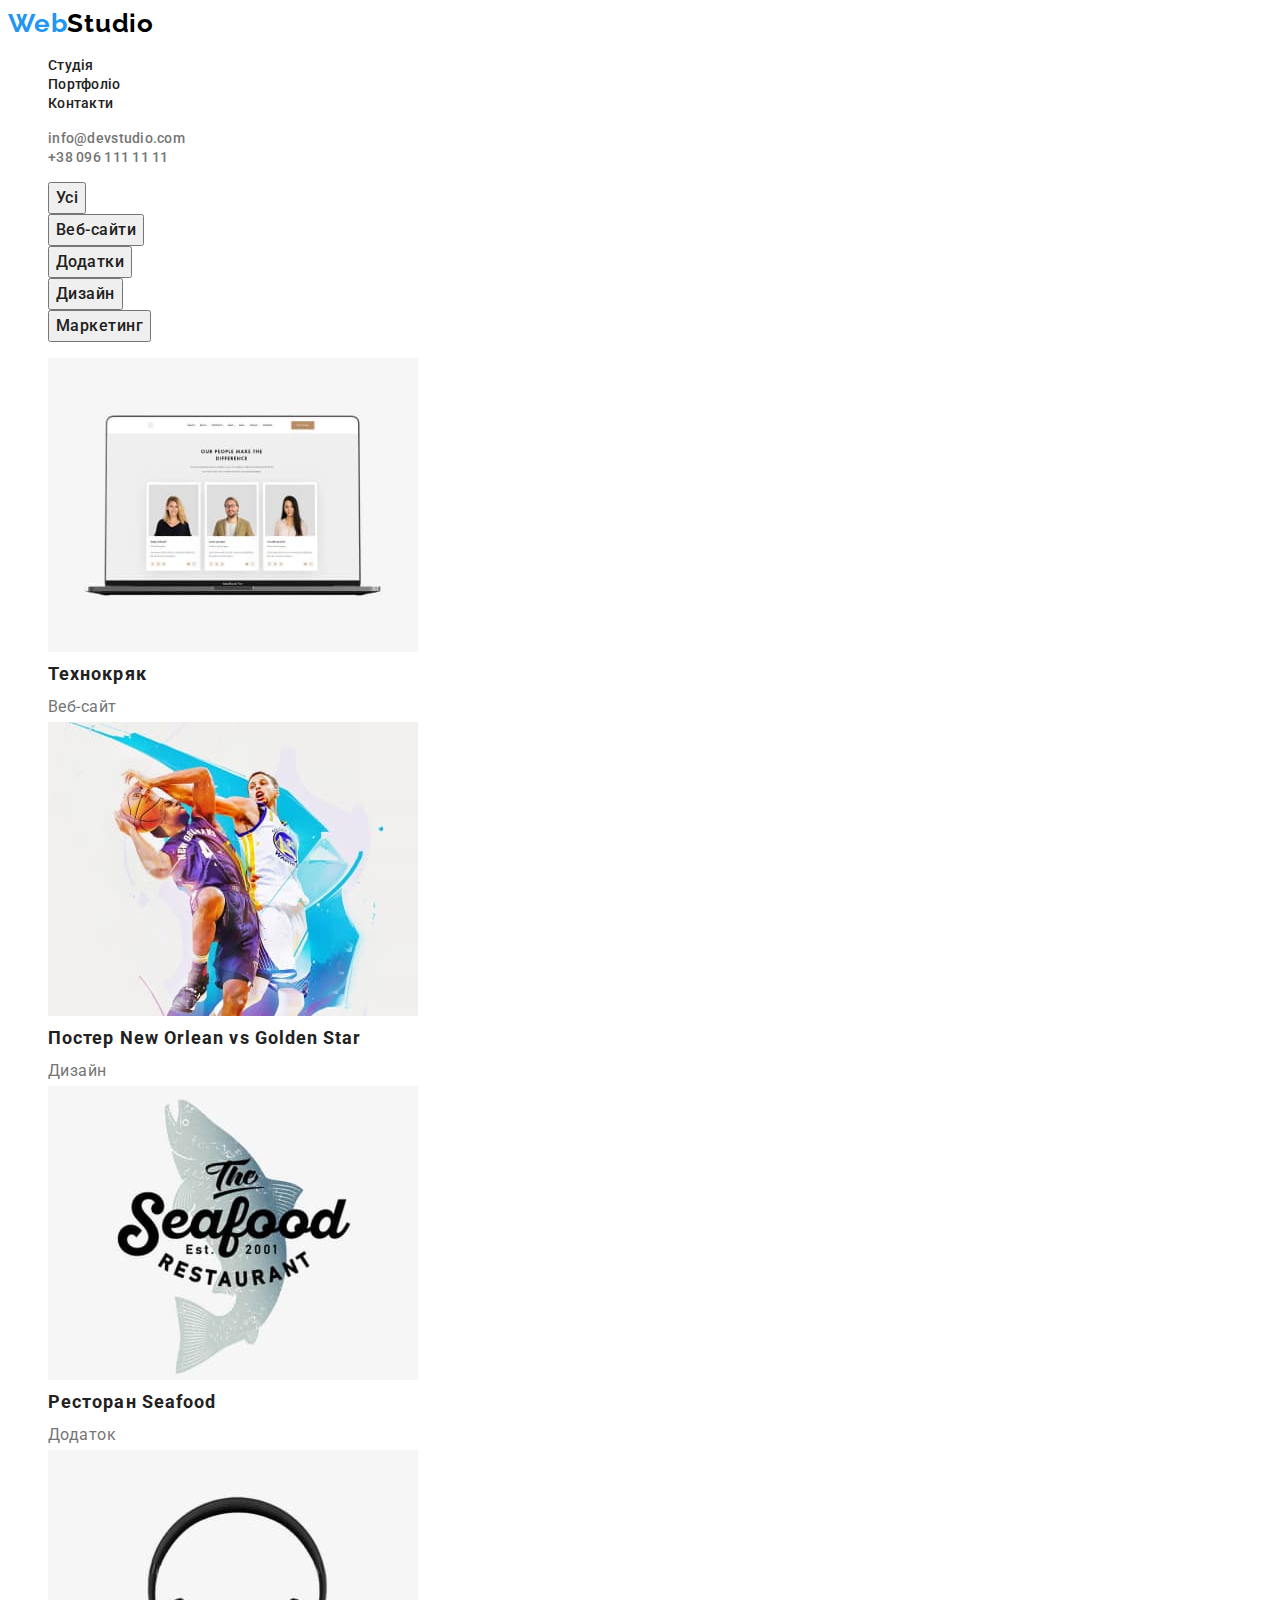
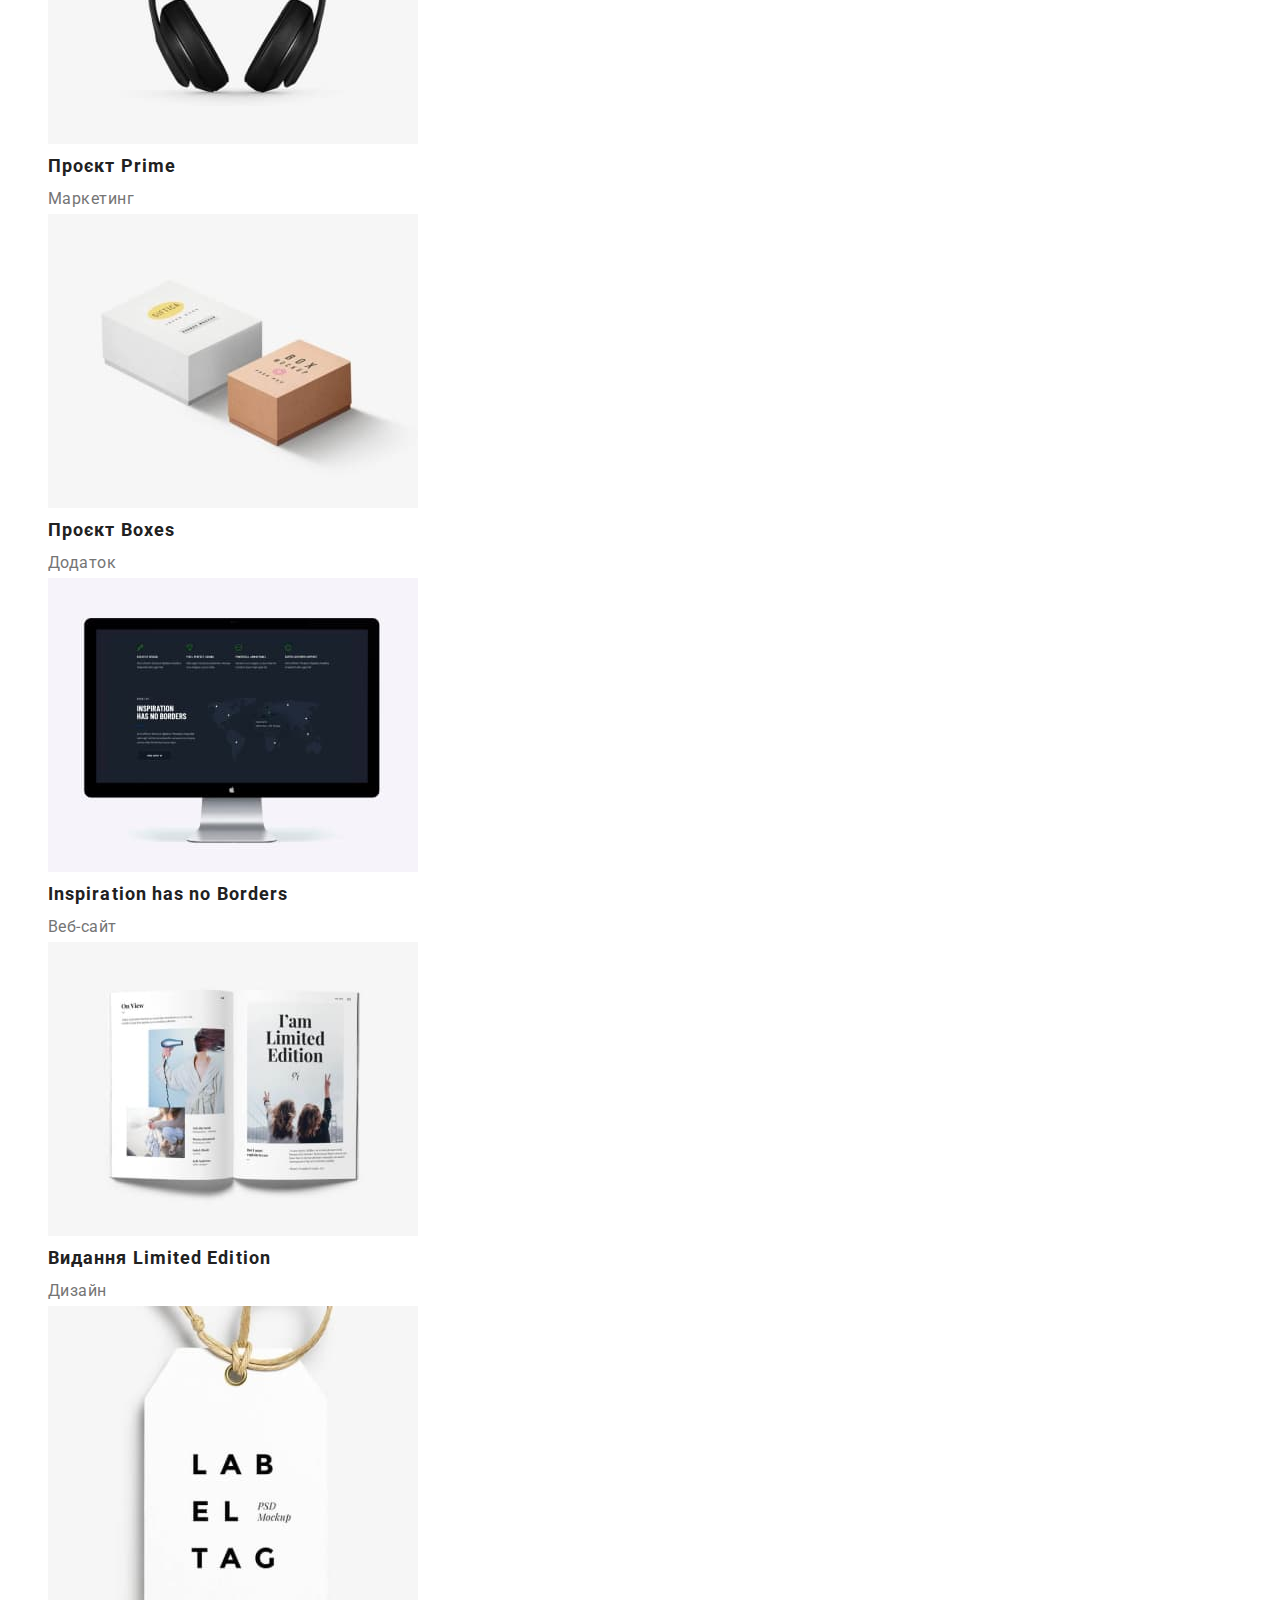
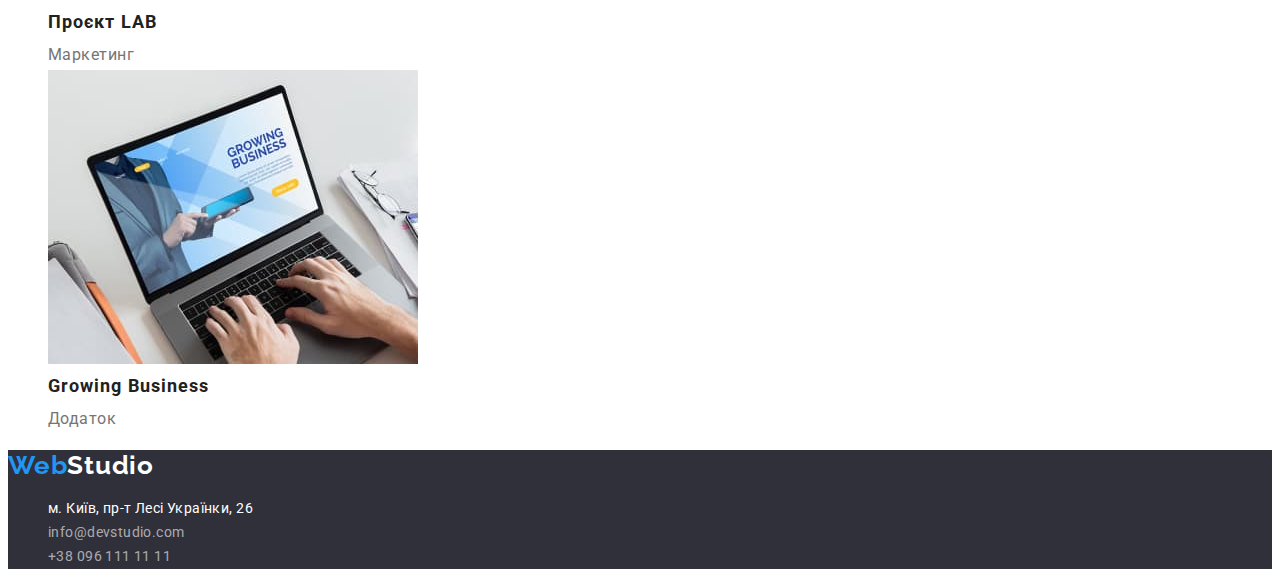
==== portfolio.html @ 14b36b4b "старт 3 дз" ====
<!DOCTYPE html>
<html lang="uk-ua">
<head>
    <meta charset="UTF-8">
    <meta http-equiv="X-UA-Compatible" content="IE=edge">
    <meta name="viewport" content="width=device-width, initial-scale=1.0">
    <title>Web Studio</title>
    <link rel="preconnect" href="https://fonts.googleapis.com">
    <link rel="preconnect" href="https://fonts.gstatic.com" crossorigin>
    <link href="https://fonts.googleapis.com/css2?family=Raleway:wght@700&family=Roboto:wght@400;500;700;900&display=swap"
        rel="stylesheet">
    <link rel="stylesheet" href="https://cdnjs.cloudflare.com/ajax/libs/modern-normalize/1.1.0/modern-normalize.min.css"
        integrity="sha512-wpPYUAdjBVSE4KJnH1VR1HeZfpl1ub8YT/NKx4PuQ5NmX2tKuGu6U/JRp5y+Y8XG2tV+wKQpNHVUX03MfMFn9Q=="
        crossorigin="anonymous" referrerpolicy="no-referrer" />
    <link rel="stylesheet" href="./css/styles.css">
</head>
<body>
    <header class="header">
        <nav>
            <a class="logo" href="./index.html">
                <span class="logo-span">Web</span>Studio
            </a>
            <ul class="header-list list">
                <li class="header-item"><a class="header-link link" href="./index.html">Студія</a></li>
                <li class="header-item"><a class="header-link link" href="./portfolio.html">Портфоліо</a></li>
                <li class="header-item"><a class="header-link link" href="">Контакти</a></li>
            </ul>
        </nav>
        <ul class="header-contacts list">
            <li class="contacts-item"><a class="contacts-mail" href="mailto:info@devstudio.com">info@devstudio.com</a></li>
            <li class="contacts-item"><a class="contacts-tel" href="tel:+380961111111">+38 096 111 11 11</a></li>
        </ul>
    </header>
    <main class="main">
        <ul class="main-list list">
            <li class="main-item"><button class="main-btn" type="button">Усі</button></li>
            <li class="main-item"><button class="main-btn" type="button">Веб-сайти</button></li>
            <li class="main-item"><button class="main-btn" type="button">Додатки</button></li>
            <li class="main-item"><button class="main-btn" type="button">Дизайн</button></li>
            <li class="main-item"><button class="main-btn" type="button">Маркетинг</button></li>
        </ul>

        <!--section-project-->
        <section class="project">
            <ul class="project-list list">
                <li class="project-link">
                    <img class="project-picture"
                        src="./images/project-1.jpg" 
                        alt="макет веб-сайта"
                        width="370"
                        height="294"
                    >
                    <h3 class="project-title">Технокряк</h3>
                    <p class="project-text">Веб-сайт</p>
                </li>
                <li class="project-link">
                    <img class="project-picture"
                        src="./images/project-2.jpg" 
                        alt="макет дизайна"
                        width="370"
                        height="294"
                    >
                    <h3 class="project-title">Постер <span lang="en">New Orlean vs Golden Star</span></h3>
                    <p class="project-text">Дизайн</p>
                </li>
                <li class="project-link">
                    <img class="project-picture"
                        src="./images/project-3.jpg" 
                        alt="макет приложения"
                        width="370"
                        height="294"
                    >
                    <h3 class="project-title">Ресторан <span lang="en">Seafood</span></h3>
                    <p class="project-text">Додаток</p>
                </li>
                <li class="project-link">
                    <img class="project-picture"
                        src="./images/project-4.jpg" 
                        alt="фото наушників"
                        width="370"
                        height="294"
                    >
                    <h3 class="project-title">Проєкт <span lang="en">Prime</span></h3>
                    <p class="project-text">Маркетинг</p>
                </li>
                <li class="project-link">
                    <img class="project-picture"
                        src="./images/project-5.jpg" 
                        alt="две коробки"
                        width="370"
                        height="294"
                    >
                    <h3 class="project-title">Проєкт <span lang="en">Boxes</span></h3>
                    <p class="project-text">Додаток</p>
                </li>
                <li class="project-link">
                    <img class="project-picture"
                        src="./images/project-6.jpg" 
                        alt="экран с примером веб-сайта"
                        width="370"
                        height="294"
                    >
                    <h3 class="project-title" lang="en">Inspiration has no Borders</h3>
                    <p class="project-text">Веб-сайт</p>
                </li>
                <li class="project-link">
                    <img class="project-picture"
                        src="./images/project-7.jpg" 
                        alt="развернутая книга"
                        width="370"
                        height="294"
                    >
                    <h3 class="project-title">Видання <span lang="en">Limited Edition</span></h3>
                    <p class="project-text">Дизайн</p>
                </li>
                <li class="project-link">
                    <img class="project-picture"
                        src="./images/project-8.jpg" 
                        alt="лейб"
                        width="370"
                        height="294"
                    >
                    <h3 class="project-title">Проєкт <span lang="en">LAB</span></h3>
                    <p class="project-text">Маркетинг</p>
                </li>
                <li class="project-link">
                    <img class="project-picture"
                        src="./images/project-9.jpg" 
                        alt=""
                        width="370"
                        height="294"
                    >
                    <h3 class="project-title" lang="en">Growing Business</h3>
                    <p class="project-text">Додаток</p>
                </li>
            </ul>
        </section>
    </main>
    <footer class="footer">
        <a class="footer-logo" href="./index.html">
            <span class="logo-span">Web</span>Studio
        </a>
        <address class="footer-address">
            <ul class="address-list list">
                <li class="address-item"><a class="footer-geo" href="https://goo.gl/maps/ojrVNZB9v67EMsMR8">м. Київ, пр-т
                        Лесі Українки, 26</a></li>
                <li class="address-item"><a class="footer-mail" href="mailto:info@devstudio.com">info@devstudio.com</a></li>
                <li class="address-item"><a class="footer-tel" href="tel:+380961111111">+38 096 111 11 11</a></li>
            </ul>
        </address>
    </footer>
</body>

</html>
---- css/styles.css ----
:root {
  --color-title: #212121;
}

p,
h1,
h2,
h3,
h4,
h5,
h6 {
  margin: 0;
}

body {
  font-family: 'Roboto', sans-serif;
  color: #757575;
}

/* ----------------HEADER-------------------- */

.logo {
  font-family: 'Raleway', sans-serif;
  text-decoration: none;
  font-style: normal;
  font-weight: 700;
  font-size: 26px;
  line-height: 31px;
  letter-spacing: 0.03em;
  color: #000000;
}

.logo-span {
  color: #2196f3;
}

.header-list {
}

.list {
  list-style: none;
}

.header-item {
}

.header-link {
  font-weight: 500;
  line-height: 1.14;
  font-size: 14px;
  color: #212121;
  letter-spacing: 0.02em;
}

.header-link:hover,
.header-link:focus {
  color: #2196f3;
}

.link {
  text-decoration: none;
}

.header-contacts {
}

.contacts-item {
}

.contacts-mail {
  text-decoration: none;
  font-style: normal;
  font-weight: 500;
  line-height: 1.14;
  letter-spacing: 0.02em;
  font-size: 14px;
  color: #757575;
}

.contacts-mail:hover,
.contacts-mail:focus {
  color: #2196f3;
}

.contacts-tel {
  text-decoration: none;
  font-style: normal;
  font-size: 14px;
  line-height: 1.14;
  letter-spacing: 0.02em;
  color: #757575;
  font-weight: 500;
}

.contacts-tel:hover,
.contacts-tel:focus {
  color: #2196f3;
}

/* ------------HERO------------------- */

.hero {
  background-color: #2f303a;
}

.hero-title {
  font-weight: 900;
  line-height: 1.36;
  text-align: center;
  letter-spacing: 0.06em;
  text-transform: uppercase;
  color: #ffffff;
  font-size: 44px;
}

.hero-btn {
  cursor: pointer;
  background-color: #2196f3;
  font-family: inherit;
  font-weight: 700;
  font-size: 16px;
  line-height: 1.88;
  display: flex;
  align-items: center;
  text-align: center;
  letter-spacing: 0.06em;
  color: #ffffff;
}

/* ------SECTION 1---------- */

.features {
}

.features-list {
}

.features-item {
}

.features-title {
  font-size: 14px;
  line-height: 1.14;
  letter-spacing: 0.03em;
  text-transform: uppercase;
  color: var(--color-title);
}

.features-text {
  font-size: 14px;
  line-height: 1.71;
  letter-spacing: 0.03em;
}

/* -------SECTION 2--------- */

.works-title {
  font-size: 36px;
  line-height: 42px;
  text-align: center;
  letter-spacing: 0.03em;
  color: var(--color-title);
}

.works-list {
}

.works-item {
}

/* ----------SECTION 3----------- */

.team {
}

.team-title {
  font-weight: 700;
  font-size: 36px;
  line-height: 1.17;
  text-align: center;
  letter-spacing: 0.03em;
  color: var(--color-title);
}

.team-list {
}

.team-item {
}

.team-people {
  font-weight: 500;
  font-size: 16px;
  line-height: 1.19;
  text-align: center;
  letter-spacing: 0.03em;
  color: var(--color-title);
}

.team-text {
  font-size: 16px;
  line-height: 1.19;
  text-align: center;
  letter-spacing: 0.03em;
}

/* ---------FOOTER---------- */

.footer {
  background-color: #2f303a;
}

.footer-logo {
  text-decoration: none;
  font-family: 'Raleway', sans-serif;
  font-style: normal;
  font-weight: 700;
  font-size: 26px;
  line-height: 1.19;
  letter-spacing: 0.03em;
  color: #ffffff;
}

.footer-address {
}

.address-list {
}

.address-item {
}

.footer-geo {
  text-decoration: none;
  font-style: normal;
  font-weight: 400;
  font-size: 14px;
  line-height: 1.71;
  letter-spacing: 0.03em;
  color: #ffffff;
}

.footer-mail,
.footer-tel {
  text-decoration: none;
  font-style: normal;
  font-weight: 400;
  font-size: 14px;
  line-height: 1.71;
  letter-spacing: 0.03em;
  color: rgba(255, 255, 255, 0.6);
}

/* --------------------------PORTFOLIO--------------------------------- */

.main-list {
}

.main-item {
}

.main-btn {
  cursor: pointer;
  font-family: inherit;
  font-weight: 500;
  line-height: 1.62;
  text-align: center;
  letter-spacing: 0.03em;
  color: #212121;
  font-size: 16px;
}

.main-btn:hover,
.main-btn:focus {
  color: #ffffff;
}

.project {
}

.project-list {
}

.project-link {
}

.project-picture {
}

.project-title {
  line-height: 2;
  letter-spacing: 0.06em;
  color: var(--color-title);
  font-size: 18px;
}

.project-text {
  line-height: 1.88;
  letter-spacing: 0.03em;
  font-size: 16px;
}
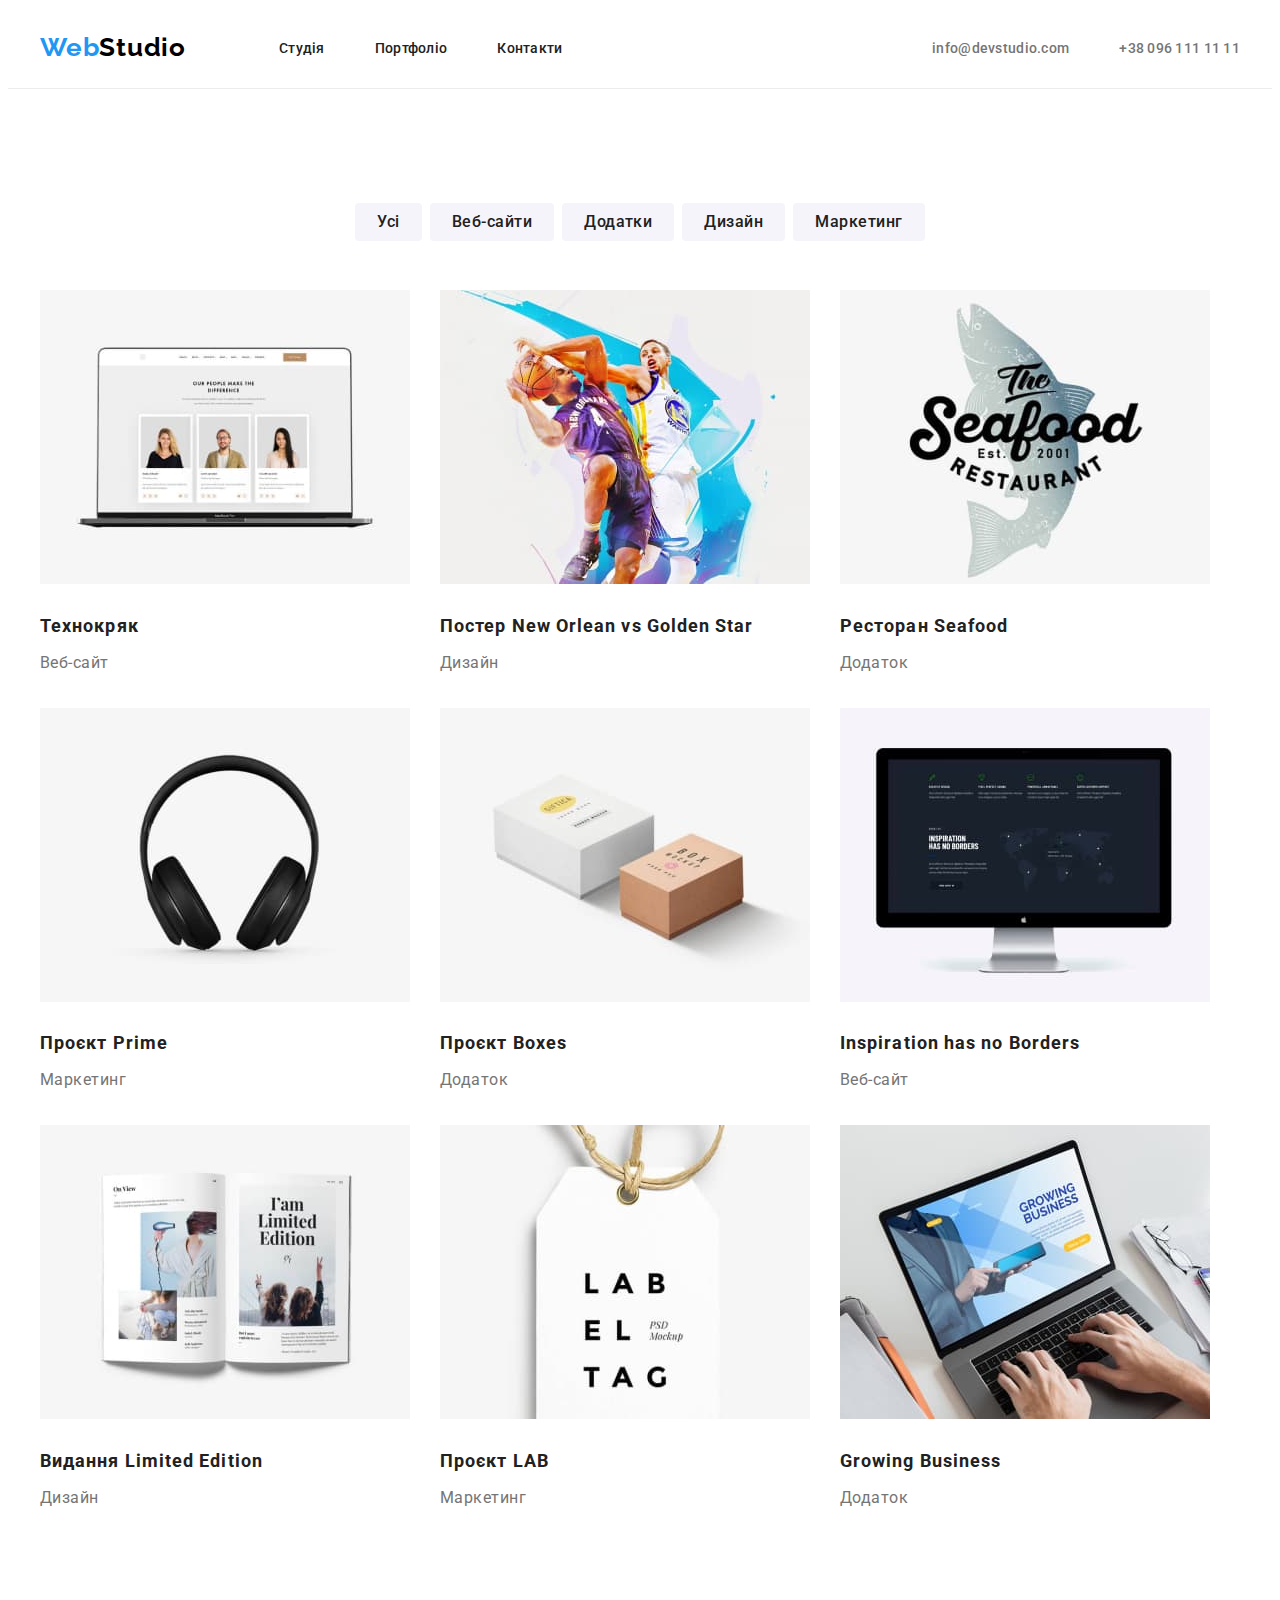
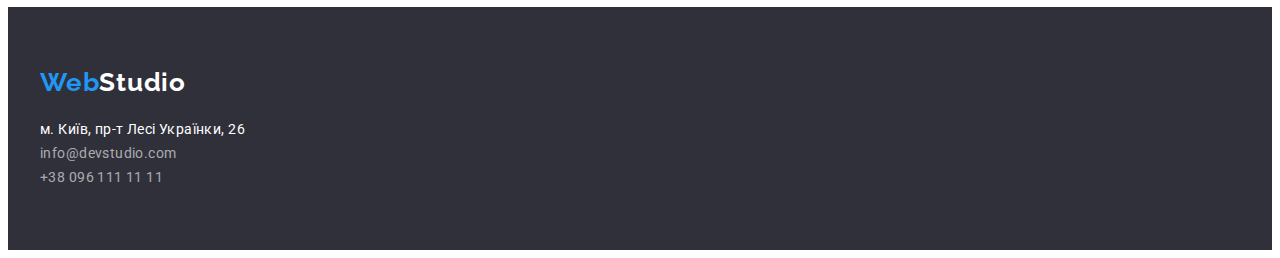
==== commit ebf7fc8d: "Здача HW 3" ====
--- a/portfolio.html
+++ b/portfolio.html
@@ -16,138 +16,146 @@
 </head>
 <body>
     <header class="header">
-        <nav>
-            <a class="logo" href="./index.html">
-                <span class="logo-span">Web</span>Studio
-            </a>
-            <ul class="header-list list">
-                <li class="header-item"><a class="header-link link" href="./index.html">Студія</a></li>
-                <li class="header-item"><a class="header-link link" href="./portfolio.html">Портфоліо</a></li>
-                <li class="header-item"><a class="header-link link" href="">Контакти</a></li>
+        <div class="container header-container">
+            <nav class="header-navigation">
+                <a class="logo" href="./index.html">
+                    <span class="logo-span">Web</span>Studio
+                </a>
+                <ul class="header-list list">
+                    <li class="header-item"><a class="header-link link" href="./index.html">Студія</a></li>
+                    <li class="header-item"><a class="header-link link" href="./portfolio.html">Портфоліо</a></li>
+                    <li class="header-item"><a class="header-link link" href="">Контакти</a></li>
+                </ul>
+            </nav>
+            <ul class="header-contacts list">
+                <li class="contacts-item"><a class="contacts-mail" href="mailto:info@devstudio.com">info@devstudio.com</a>
+                </li>
+                <li class="contacts-item"><a class="contacts-tel" href="tel:+380961111111">+38 096 111 11 11</a></li>
             </ul>
-        </nav>
-        <ul class="header-contacts list">
-            <li class="contacts-item"><a class="contacts-mail" href="mailto:info@devstudio.com">info@devstudio.com</a></li>
-            <li class="contacts-item"><a class="contacts-tel" href="tel:+380961111111">+38 096 111 11 11</a></li>
-        </ul>
+        </div>
     </header>
     <main class="main">
-        <ul class="main-list list">
-            <li class="main-item"><button class="main-btn" type="button">Усі</button></li>
-            <li class="main-item"><button class="main-btn" type="button">Веб-сайти</button></li>
-            <li class="main-item"><button class="main-btn" type="button">Додатки</button></li>
-            <li class="main-item"><button class="main-btn" type="button">Дизайн</button></li>
-            <li class="main-item"><button class="main-btn" type="button">Маркетинг</button></li>
-        </ul>
-
+        <div class="container">
+            <ul class="main-list list">
+                <li class="main-item"><button class="main-btn" type="button">Усі</button></li>
+                <li class="main-item"><button class="main-btn" type="button">Веб-сайти</button></li>
+                <li class="main-item"><button class="main-btn" type="button">Додатки</button></li>
+                <li class="main-item"><button class="main-btn" type="button">Дизайн</button></li>
+                <li class="main-item"><button class="main-btn" type="button">Маркетинг</button></li>
+            </ul>
+        </div>
         <!--section-project-->
         <section class="project">
-            <ul class="project-list list">
-                <li class="project-link">
-                    <img class="project-picture"
-                        src="./images/project-1.jpg" 
-                        alt="макет веб-сайта"
-                        width="370"
-                        height="294"
-                    >
-                    <h3 class="project-title">Технокряк</h3>
-                    <p class="project-text">Веб-сайт</p>
-                </li>
-                <li class="project-link">
-                    <img class="project-picture"
-                        src="./images/project-2.jpg" 
-                        alt="макет дизайна"
-                        width="370"
-                        height="294"
-                    >
-                    <h3 class="project-title">Постер <span lang="en">New Orlean vs Golden Star</span></h3>
-                    <p class="project-text">Дизайн</p>
-                </li>
-                <li class="project-link">
-                    <img class="project-picture"
-                        src="./images/project-3.jpg" 
-                        alt="макет приложения"
-                        width="370"
-                        height="294"
-                    >
-                    <h3 class="project-title">Ресторан <span lang="en">Seafood</span></h3>
-                    <p class="project-text">Додаток</p>
-                </li>
-                <li class="project-link">
-                    <img class="project-picture"
-                        src="./images/project-4.jpg" 
-                        alt="фото наушників"
-                        width="370"
-                        height="294"
-                    >
-                    <h3 class="project-title">Проєкт <span lang="en">Prime</span></h3>
-                    <p class="project-text">Маркетинг</p>
-                </li>
-                <li class="project-link">
-                    <img class="project-picture"
-                        src="./images/project-5.jpg" 
-                        alt="две коробки"
-                        width="370"
-                        height="294"
-                    >
-                    <h3 class="project-title">Проєкт <span lang="en">Boxes</span></h3>
-                    <p class="project-text">Додаток</p>
-                </li>
-                <li class="project-link">
-                    <img class="project-picture"
-                        src="./images/project-6.jpg" 
-                        alt="экран с примером веб-сайта"
-                        width="370"
-                        height="294"
-                    >
-                    <h3 class="project-title" lang="en">Inspiration has no Borders</h3>
-                    <p class="project-text">Веб-сайт</p>
-                </li>
-                <li class="project-link">
-                    <img class="project-picture"
-                        src="./images/project-7.jpg" 
-                        alt="развернутая книга"
-                        width="370"
-                        height="294"
-                    >
-                    <h3 class="project-title">Видання <span lang="en">Limited Edition</span></h3>
-                    <p class="project-text">Дизайн</p>
-                </li>
-                <li class="project-link">
-                    <img class="project-picture"
-                        src="./images/project-8.jpg" 
-                        alt="лейб"
-                        width="370"
-                        height="294"
-                    >
-                    <h3 class="project-title">Проєкт <span lang="en">LAB</span></h3>
-                    <p class="project-text">Маркетинг</p>
-                </li>
-                <li class="project-link">
-                    <img class="project-picture"
-                        src="./images/project-9.jpg" 
-                        alt=""
-                        width="370"
-                        height="294"
-                    >
-                    <h3 class="project-title" lang="en">Growing Business</h3>
-                    <p class="project-text">Додаток</p>
-                </li>
-            </ul>
+            <div class="container">
+                <ul class="project-list list project-wrap">
+                    <li class="project-link">
+                        <img class="project-picture"
+                            src="./images/project-1.jpg" 
+                            alt="макет веб-сайта"
+                            width="370"
+                            height="294"
+                        >
+                        <h3 class="project-title">Технокряк</h3>
+                        <p class="project-text">Веб-сайт</p>
+                    </li>
+                    <li class="project-link">
+                        <img class="project-picture"
+                            src="./images/project-2.jpg" 
+                            alt="макет дизайна"
+                            width="370"
+                            height="294"
+                        >
+                        <h3 class="project-title">Постер <span lang="en">New Orlean vs Golden Star</span></h3>
+                        <p class="project-text">Дизайн</p>
+                    </li>
+                    <li class="project-link">
+                        <img class="project-picture"
+                            src="./images/project-3.jpg" 
+                            alt="макет приложения"
+                            width="370"
+                            height="294"
+                        >
+                        <h3 class="project-title">Ресторан <span lang="en">Seafood</span></h3>
+                        <p class="project-text">Додаток</p>
+                    </li>
+                    <li class="project-link">
+                        <img class="project-picture"
+                            src="./images/project-4.jpg" 
+                            alt="фото наушників"
+                            width="370"
+                            height="294"
+                        >
+                        <h3 class="project-title">Проєкт <span lang="en">Prime</span></h3>
+                        <p class="project-text">Маркетинг</p>
+                    </li>
+                    <li class="project-link">
+                        <img class="project-picture"
+                            src="./images/project-5.jpg" 
+                            alt="две коробки"
+                            width="370"
+                            height="294"
+                        >
+                        <h3 class="project-title">Проєкт <span lang="en">Boxes</span></h3>
+                        <p class="project-text">Додаток</p>
+                    </li>
+                    <li class="project-link">
+                        <img class="project-picture"
+                            src="./images/project-6.jpg" 
+                            alt="экран с примером веб-сайта"
+                            width="370"
+                            height="294"
+                        >
+                        <h3 class="project-title" lang="en">Inspiration has no Borders</h3>
+                        <p class="project-text">Веб-сайт</p>
+                    </li>
+                    <li class="project-link">
+                        <img class="project-picture"
+                            src="./images/project-7.jpg" 
+                            alt="развернутая книга"
+                            width="370"
+                            height="294"
+                        >
+                        <h3 class="project-title">Видання <span lang="en">Limited Edition</span></h3>
+                        <p class="project-text">Дизайн</p>
+                    </li>
+                    <li class="project-link">
+                        <img class="project-picture"
+                            src="./images/project-8.jpg" 
+                            alt="лейб"
+                            width="370"
+                            height="294"
+                        >
+                        <h3 class="project-title">Проєкт <span lang="en">LAB</span></h3>
+                        <p class="project-text">Маркетинг</p>
+                    </li>
+                    <li class="project-link">
+                        <img class="project-picture"
+                            src="./images/project-9.jpg" 
+                            alt=""
+                            width="370"
+                            height="294"
+                        >
+                        <h3 class="project-title" lang="en">Growing Business</h3>
+                        <p class="project-text">Додаток</p>
+                    </li>
+                </ul>
+            </div>
         </section>
     </main>
     <footer class="footer">
-        <a class="footer-logo" href="./index.html">
-            <span class="logo-span">Web</span>Studio
-        </a>
-        <address class="footer-address">
-            <ul class="address-list list">
-                <li class="address-item"><a class="footer-geo" href="https://goo.gl/maps/ojrVNZB9v67EMsMR8">м. Київ, пр-т
-                        Лесі Українки, 26</a></li>
-                <li class="address-item"><a class="footer-mail" href="mailto:info@devstudio.com">info@devstudio.com</a></li>
-                <li class="address-item"><a class="footer-tel" href="tel:+380961111111">+38 096 111 11 11</a></li>
-            </ul>
-        </address>
+        <div class="container">
+            <a class="footer-logo" href="./index.html">
+                <span class="logo-span">Web</span>Studio
+            </a>
+            <address class="footer-address">
+                <ul class="address-list list">
+                    <li class="address-item"><a class="footer-geo" href="https://goo.gl/maps/ojrVNZB9v67EMsMR8">м. Київ, пр-т
+                            Лесі Українки, 26</a></li>
+                    <li class="address-item"><a class="footer-mail" href="mailto:info@devstudio.com">info@devstudio.com</a></li>
+                    <li class="address-item"><a class="footer-tel" href="tel:+380961111111">+38 096 111 11 11</a></li>
+                </ul>
+            </address>
+        </div>
     </footer>
 </body>
 
--- a/css/styles.css
+++ b/css/styles.css
@@ -12,12 +12,40 @@
   margin: 0;
 }
 
+ul {
+  margin: 0;
+  padding-left: 0;
+}
+
 body {
   font-family: 'Roboto', sans-serif;
   color: #757575;
 }
 
+.container {
+  width: 1200px;
+  padding-left: 15px;
+  padding-right: 15px;
+  margin: 0 auto;
+}
+
 /* ----------------HEADER-------------------- */
+
+.header {
+  padding-top: 24px;
+  padding-bottom: 25px;
+  border-bottom: 1px solid #ECECEC;
+}
+
+.header-container{
+  display: flex;
+  align-items: center;
+}
+
+.header-navigation {
+  display: flex;
+  align-items: center;
+}
 
 .logo {
   font-family: 'Raleway', sans-serif;
@@ -28,6 +56,7 @@
   line-height: 31px;
   letter-spacing: 0.03em;
   color: #000000;
+  margin-right: 93px;
 }
 
 .logo-span {
@@ -35,6 +64,9 @@
 }
 
 .header-list {
+  display: flex;
+  align-items: center;
+  gap: 50px;
 }
 
 .list {
@@ -62,6 +94,10 @@
 }
 
 .header-contacts {
+  display: flex;
+  align-items: center;
+  margin-left: auto;
+  gap: 50px;
 }
 
 .contacts-item {
@@ -101,6 +137,9 @@
 
 .hero {
   background-color: #2f303a;
+  width: 1600px;
+  height: 600px;
+  padding: 200px 0px;
 }
 
 .hero-title {
@@ -111,6 +150,8 @@
   text-transform: uppercase;
   color: #ffffff;
   font-size: 44px;
+  max-width: 696px;
+  margin: 0 auto;
 }
 
 .hero-btn {
@@ -120,14 +161,29 @@
   font-weight: 700;
   font-size: 16px;
   line-height: 1.88;
-  display: flex;
-  align-items: center;
   text-align: center;
   letter-spacing: 0.06em;
   color: #ffffff;
+  padding: 10px 32px;
+  box-shadow: 0px 4px 4px rgba(0, 0, 0, 0.15);
+  border: 0px;
+  border-radius: 4px;
+  display: block;
+  margin: 30px auto;
 }
 
 /* ------SECTION 1---------- */
+
+.section {
+  padding: 94px 0px;
+}
+
+.sections-flex {
+  display: flex;
+  align-items: center;
+  justify-content: center;
+  gap: 30px;
+}
 
 .features {
 }
@@ -163,6 +219,7 @@
 }
 
 .works-list {
+  margin-top: 50px;
 }
 
 .works-item {
@@ -183,6 +240,7 @@
 }
 
 .team-list {
+  margin-top: 50px;
 }
 
 .team-item {
@@ -195,6 +253,7 @@
   text-align: center;
   letter-spacing: 0.03em;
   color: var(--color-title);
+  margin-top: 30px;
 }
 
 .team-text {
@@ -202,12 +261,14 @@
   line-height: 1.19;
   text-align: center;
   letter-spacing: 0.03em;
+  margin-top: 10px;
 }
 
 /* ---------FOOTER---------- */
 
 .footer {
   background-color: #2f303a;
+  padding: 60px 0px;
 }
 
 .footer-logo {
@@ -222,6 +283,7 @@
 }
 
 .footer-address {
+  margin-top: 20px;
 }
 
 .address-list {
@@ -253,7 +315,18 @@
 
 /* --------------------------PORTFOLIO--------------------------------- */
 
+.project-wrap {
+  display: flex;
+  flex-wrap: wrap;
+  gap: 30px;
+}
+
 .main-list {
+  padding-top: 114px;
+  display: flex;
+  align-items: center;
+  justify-content: center;
+  gap: 8px;
 }
 
 .main-item {
@@ -267,21 +340,30 @@
   text-align: center;
   letter-spacing: 0.03em;
   color: #212121;
-  font-size: 16px;
+  border: 0px;
+  border-radius: 4px;
+  background-color: #F5F4FA;
+  font-size: 16px;
+  padding: 5.91px 22px;
+
 }
 
 .main-btn:hover,
 .main-btn:focus {
   color: #ffffff;
+  background-color: #2196F3;
 }
 
 .project {
+  padding-top: 49.26px;
+  padding-bottom: 94px;
 }
 
 .project-list {
 }
 
 .project-link {
+  width: calc((100%-60px) / 3);
 }
 
 .project-picture {
@@ -292,10 +374,12 @@
   letter-spacing: 0.06em;
   color: var(--color-title);
   font-size: 18px;
+  margin-top: 19.71px;
 }
 
 .project-text {
   line-height: 1.88;
   letter-spacing: 0.03em;
   font-size: 16px;
-}
+  margin-top: 3.94px;
+}
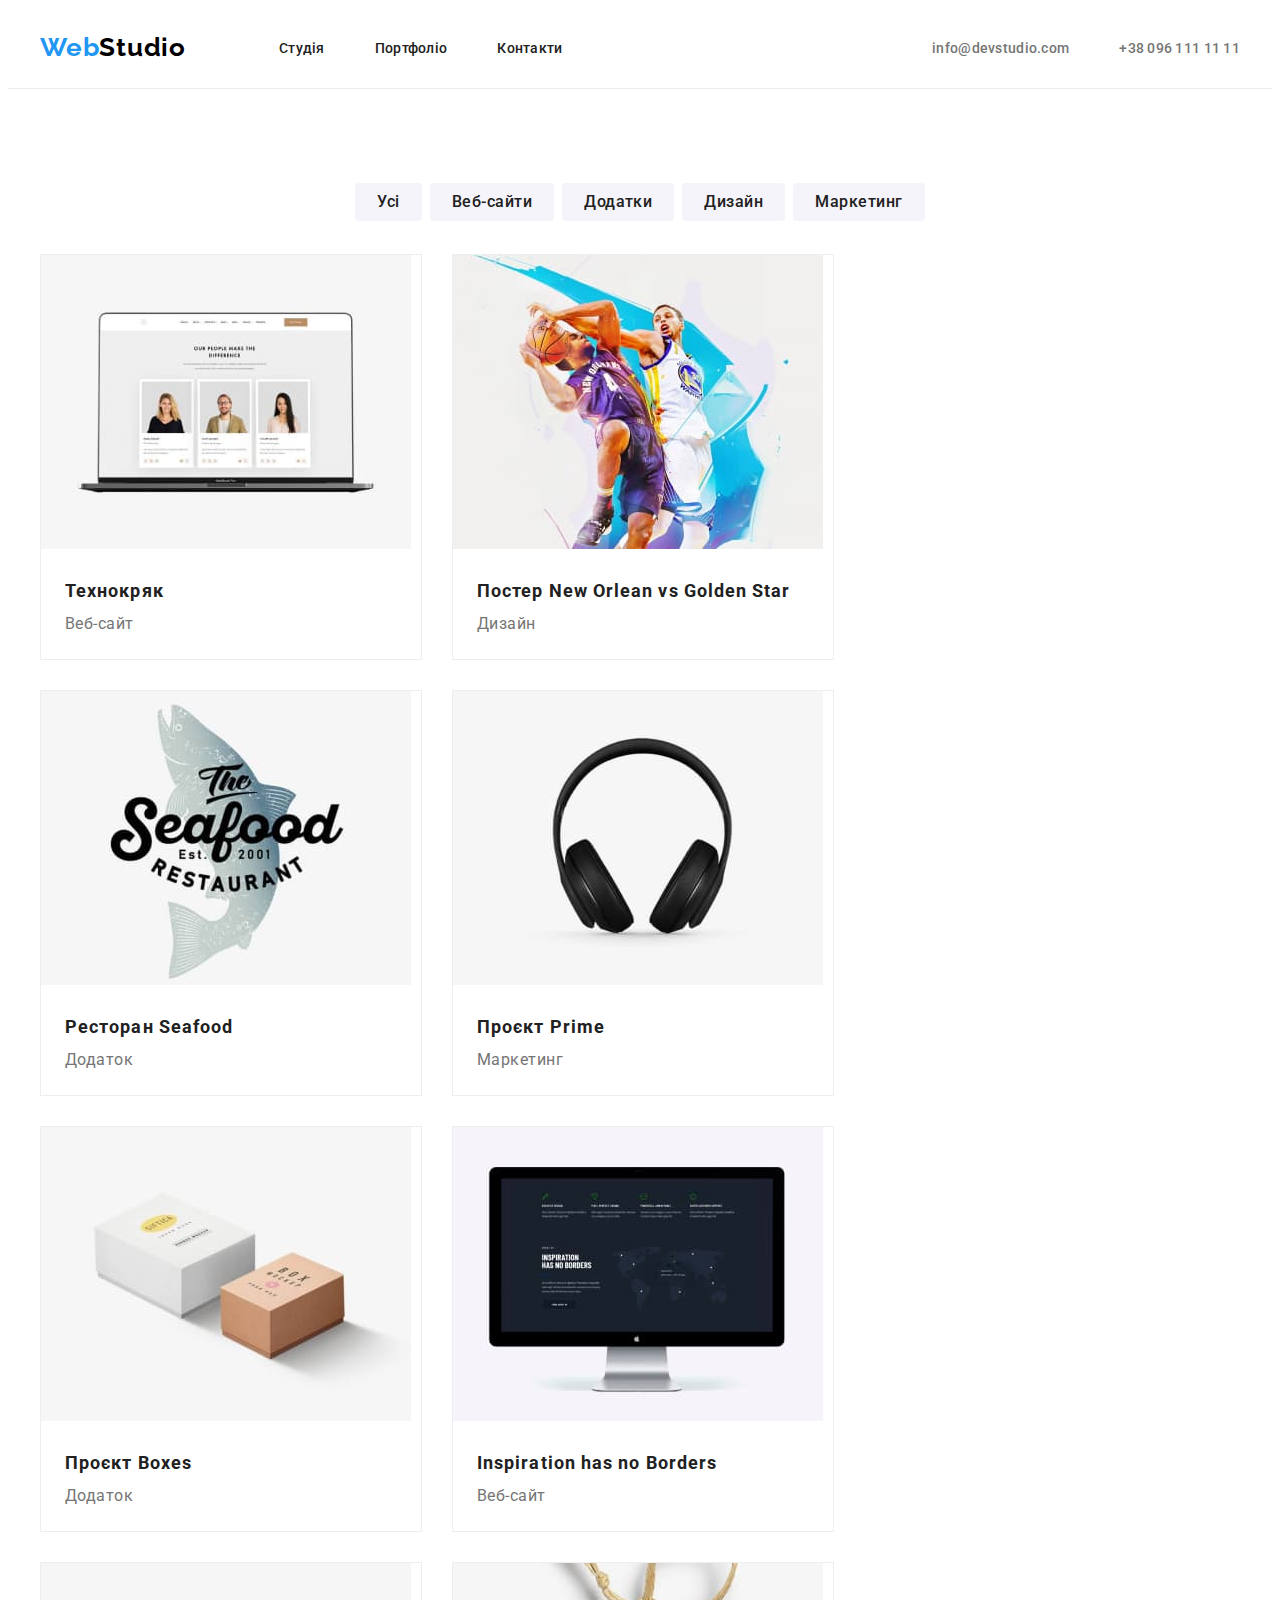
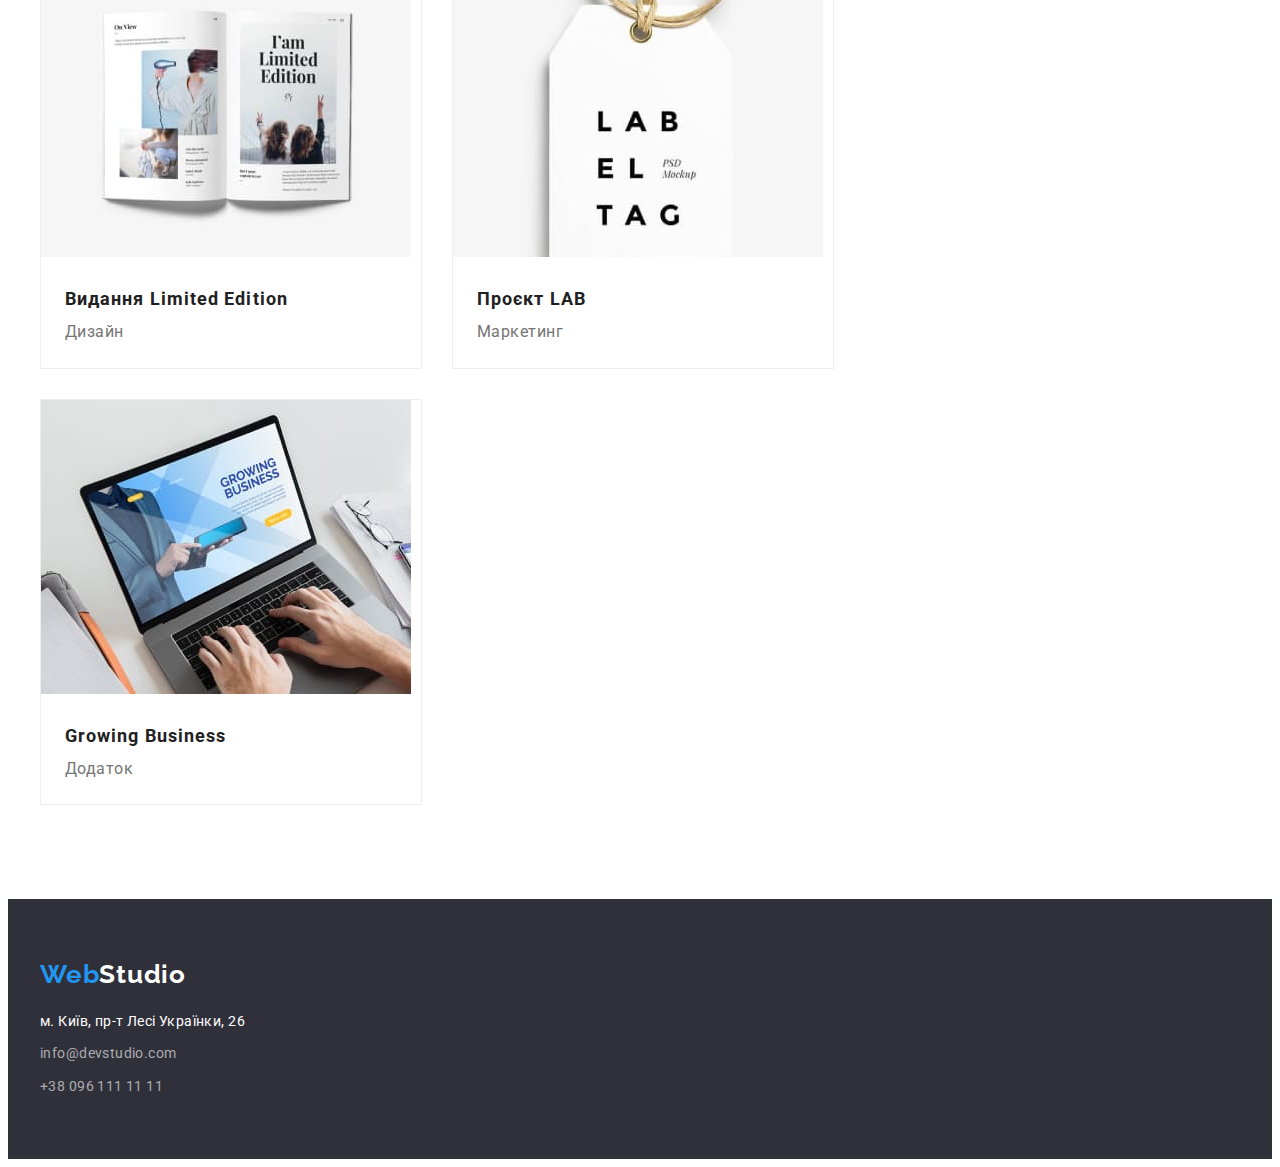
==== commit 338f04c9: "доопрацювання ДЗ" ====
--- a/portfolio.html
+++ b/portfolio.html
@@ -1,162 +1,286 @@
 <!DOCTYPE html>
 <html lang="uk-ua">
-<head>
-    <meta charset="UTF-8">
-    <meta http-equiv="X-UA-Compatible" content="IE=edge">
-    <meta name="viewport" content="width=device-width, initial-scale=1.0">
+  <head>
+    <meta charset="UTF-8" />
+    <meta http-equiv="X-UA-Compatible" content="IE=edge" />
+    <meta
+      name="viewport"
+      content="width=device-width, initial-scale=1.0"
+    />
     <title>Web Studio</title>
-    <link rel="preconnect" href="https://fonts.googleapis.com">
-    <link rel="preconnect" href="https://fonts.gstatic.com" crossorigin>
-    <link href="https://fonts.googleapis.com/css2?family=Raleway:wght@700&family=Roboto:wght@400;500;700;900&display=swap"
-        rel="stylesheet">
-    <link rel="stylesheet" href="https://cdnjs.cloudflare.com/ajax/libs/modern-normalize/1.1.0/modern-normalize.min.css"
-        integrity="sha512-wpPYUAdjBVSE4KJnH1VR1HeZfpl1ub8YT/NKx4PuQ5NmX2tKuGu6U/JRp5y+Y8XG2tV+wKQpNHVUX03MfMFn9Q=="
-        crossorigin="anonymous" referrerpolicy="no-referrer" />
-    <link rel="stylesheet" href="./css/styles.css">
-</head>
-<body>
+    <link
+      rel="preconnect"
+      href="https://fonts.googleapis.com"
+    />
+    <link
+      rel="preconnect"
+      href="https://fonts.gstatic.com"
+      crossorigin
+    />
+    <link
+      href="https://fonts.googleapis.com/css2?family=Raleway:wght@700&family=Roboto:wght@400;500;700;900&display=swap"
+      rel="stylesheet"
+    />
+    <link
+      rel="stylesheet"
+      href="https://cdnjs.cloudflare.com/ajax/libs/modern-normalize/1.1.0/modern-normalize.min.css"
+      integrity="sha512-wpPYUAdjBVSE4KJnH1VR1HeZfpl1ub8YT/NKx4PuQ5NmX2tKuGu6U/JRp5y+Y8XG2tV+wKQpNHVUX03MfMFn9Q=="
+      crossorigin="anonymous"
+      referrerpolicy="no-referrer"
+    />
+    <link rel="stylesheet" href="./css/styles.css" />
+  </head>
+  <body>
     <header class="header">
-        <div class="container header-container">
-            <nav class="header-navigation">
-                <a class="logo" href="./index.html">
-                    <span class="logo-span">Web</span>Studio
-                </a>
-                <ul class="header-list list">
-                    <li class="header-item"><a class="header-link link" href="./index.html">Студія</a></li>
-                    <li class="header-item"><a class="header-link link" href="./portfolio.html">Портфоліо</a></li>
-                    <li class="header-item"><a class="header-link link" href="">Контакти</a></li>
-                </ul>
-            </nav>
-            <ul class="header-contacts list">
-                <li class="contacts-item"><a class="contacts-mail" href="mailto:info@devstudio.com">info@devstudio.com</a>
-                </li>
-                <li class="contacts-item"><a class="contacts-tel" href="tel:+380961111111">+38 096 111 11 11</a></li>
-            </ul>
-        </div>
+      <div class="container header-container">
+        <nav class="header-navigation">
+          <a class="logo" href="./index.html">
+            <span class="logo-span">Web</span>Studio
+          </a>
+          <ul class="header-list list">
+            <li class="header-item">
+              <a
+                class="header-link link"
+                href="./index.html"
+                >Студія</a
+              >
+            </li>
+            <li class="header-item">
+              <a
+                class="header-link link"
+                href="./portfolio.html"
+                >Портфоліо</a
+              >
+            </li>
+            <li class="header-item">
+              <a class="header-link link" href=""
+                >Контакти</a
+              >
+            </li>
+          </ul>
+        </nav>
+        <ul class="header-contacts list">
+          <li class="contacts-item">
+            <a
+              class="contacts-mail"
+              href="mailto:info@devstudio.com"
+              >info@devstudio.com</a
+            >
+          </li>
+          <li class="contacts-item">
+            <a class="contacts-tel" href="tel:+380961111111"
+              >+38 096 111 11 11</a
+            >
+          </li>
+        </ul>
+      </div>
     </header>
     <main class="main">
+      <section class="project-main">
         <div class="container">
-            <ul class="main-list list">
-                <li class="main-item"><button class="main-btn" type="button">Усі</button></li>
-                <li class="main-item"><button class="main-btn" type="button">Веб-сайти</button></li>
-                <li class="main-item"><button class="main-btn" type="button">Додатки</button></li>
-                <li class="main-item"><button class="main-btn" type="button">Дизайн</button></li>
-                <li class="main-item"><button class="main-btn" type="button">Маркетинг</button></li>
-            </ul>
+          <ul class="main-list list">
+            <li class="main-item">
+              <button class="main-btn" type="button">
+                Усі
+              </button>
+            </li>
+            <li class="main-item">
+              <button class="main-btn" type="button">
+                Веб-сайти
+              </button>
+            </li>
+            <li class="main-item">
+              <button class="main-btn" type="button">
+                Додатки
+              </button>
+            </li>
+            <li class="main-item">
+              <button class="main-btn" type="button">
+                Дизайн
+              </button>
+            </li>
+            <li class="main-item">
+              <button class="main-btn" type="button">
+                Маркетинг
+              </button>
+            </li>
+          </ul>
         </div>
         <!--section-project-->
         <section class="project">
-            <div class="container">
-                <ul class="project-list list project-wrap">
-                    <li class="project-link">
-                        <img class="project-picture"
-                            src="./images/project-1.jpg" 
-                            alt="макет веб-сайта"
-                            width="370"
-                            height="294"
-                        >
-                        <h3 class="project-title">Технокряк</h3>
-                        <p class="project-text">Веб-сайт</p>
-                    </li>
-                    <li class="project-link">
-                        <img class="project-picture"
-                            src="./images/project-2.jpg" 
-                            alt="макет дизайна"
-                            width="370"
-                            height="294"
-                        >
-                        <h3 class="project-title">Постер <span lang="en">New Orlean vs Golden Star</span></h3>
-                        <p class="project-text">Дизайн</p>
-                    </li>
-                    <li class="project-link">
-                        <img class="project-picture"
-                            src="./images/project-3.jpg" 
-                            alt="макет приложения"
-                            width="370"
-                            height="294"
-                        >
-                        <h3 class="project-title">Ресторан <span lang="en">Seafood</span></h3>
-                        <p class="project-text">Додаток</p>
-                    </li>
-                    <li class="project-link">
-                        <img class="project-picture"
-                            src="./images/project-4.jpg" 
-                            alt="фото наушників"
-                            width="370"
-                            height="294"
-                        >
-                        <h3 class="project-title">Проєкт <span lang="en">Prime</span></h3>
-                        <p class="project-text">Маркетинг</p>
-                    </li>
-                    <li class="project-link">
-                        <img class="project-picture"
-                            src="./images/project-5.jpg" 
-                            alt="две коробки"
-                            width="370"
-                            height="294"
-                        >
-                        <h3 class="project-title">Проєкт <span lang="en">Boxes</span></h3>
-                        <p class="project-text">Додаток</p>
-                    </li>
-                    <li class="project-link">
-                        <img class="project-picture"
-                            src="./images/project-6.jpg" 
-                            alt="экран с примером веб-сайта"
-                            width="370"
-                            height="294"
-                        >
-                        <h3 class="project-title" lang="en">Inspiration has no Borders</h3>
-                        <p class="project-text">Веб-сайт</p>
-                    </li>
-                    <li class="project-link">
-                        <img class="project-picture"
-                            src="./images/project-7.jpg" 
-                            alt="развернутая книга"
-                            width="370"
-                            height="294"
-                        >
-                        <h3 class="project-title">Видання <span lang="en">Limited Edition</span></h3>
-                        <p class="project-text">Дизайн</p>
-                    </li>
-                    <li class="project-link">
-                        <img class="project-picture"
-                            src="./images/project-8.jpg" 
-                            alt="лейб"
-                            width="370"
-                            height="294"
-                        >
-                        <h3 class="project-title">Проєкт <span lang="en">LAB</span></h3>
-                        <p class="project-text">Маркетинг</p>
-                    </li>
-                    <li class="project-link">
-                        <img class="project-picture"
-                            src="./images/project-9.jpg" 
-                            alt=""
-                            width="370"
-                            height="294"
-                        >
-                        <h3 class="project-title" lang="en">Growing Business</h3>
-                        <p class="project-text">Додаток</p>
-                    </li>
-                </ul>
-            </div>
+          <div class="container">
+            <ul class="project-list list project-wrap">
+              <li class="project-link">
+                <img
+                  class="project-picture"
+                  src="./images/project-1.jpg"
+                  alt="макет веб-сайта"
+                  width="370"
+                  height="294"
+                />
+                <div class="text">
+                  <h3 class="project-title">Технокряк</h3>
+                  <p class="project-text">Веб-сайт</p>
+                </div>
+              </li>
+              <li class="project-link">
+                <img
+                  class="project-picture"
+                  src="./images/project-2.jpg"
+                  alt="макет дизайна"
+                  width="370"
+                  height="294"
+                />
+                <div class="text">
+                  <h3 class="project-title">
+                    Постер
+                    <span lang="en"
+                      >New Orlean vs Golden Star</span
+                    >
+                  </h3>
+                  <p class="project-text">Дизайн</p>
+                </div>
+              </li>
+              <li class="project-link">
+                <img
+                  class="project-picture"
+                  src="./images/project-3.jpg"
+                  alt="макет приложения"
+                  width="370"
+                  height="294"
+                />
+                <div class="text">
+                  <h3 class="project-title">
+                    Ресторан <span lang="en">Seafood</span>
+                  </h3>
+                  <p class="project-text">Додаток</p>
+                </div>
+              </li>
+              <li class="project-link">
+                <img
+                  class="project-picture"
+                  src="./images/project-4.jpg"
+                  alt="фото наушників"
+                  width="370"
+                  height="294"
+                />
+                <div class="text">
+                  <h3 class="project-title">
+                    Проєкт <span lang="en">Prime</span>
+                  </h3>
+                  <p class="project-text">Маркетинг</p>
+                </div>
+              </li>
+              <li class="project-link">
+                <img
+                  class="project-picture"
+                  src="./images/project-5.jpg"
+                  alt="две коробки"
+                  width="370"
+                  height="294"
+                />
+                <div class="text">
+                  <h3 class="project-title">
+                    Проєкт <span lang="en">Boxes</span>
+                  </h3>
+                  <p class="project-text">Додаток</p>
+                </div>
+              </li>
+              <li class="project-link">
+                <img
+                  class="project-picture"
+                  src="./images/project-6.jpg"
+                  alt="экран с примером веб-сайта"
+                  width="370"
+                  height="294"
+                />
+                <div class="text">
+                  <h3 class="project-title" lang="en">
+                    Inspiration has no Borders
+                  </h3>
+                  <p class="project-text">Веб-сайт</p>
+                </div>
+              </li>
+              <li class="project-link">
+                <img
+                  class="project-picture"
+                  src="./images/project-7.jpg"
+                  alt="развернутая книга"
+                  width="370"
+                  height="294"
+                />
+                <div class="text">
+                  <h3 class="project-title">
+                    Видання
+                    <span lang="en">Limited Edition</span>
+                  </h3>
+                  <p class="project-text">Дизайн</p>
+                </div>
+              </li>
+              <li class="project-link">
+                <img
+                  class="project-picture"
+                  src="./images/project-8.jpg"
+                  alt="лейб"
+                  width="370"
+                  height="294"
+                />
+                <div class="text">
+                  <h3 class="project-title">
+                    Проєкт <span lang="en">LAB</span>
+                  </h3>
+                  <p class="project-text">Маркетинг</p>
+                </div>
+              </li>
+              <li class="project-link">
+                <img
+                  class="project-picture"
+                  src="./images/project-9.jpg"
+                  alt=""
+                  width="370"
+                  height="294"
+                />
+                <div class="text">
+                  <h3 class="project-title" lang="en">
+                    Growing Business
+                  </h3>
+                  <p class="project-text">Додаток</p>
+                </div>
+              </li>
+            </ul>
+          </div>
         </section>
+      </section>
     </main>
     <footer class="footer">
-        <div class="container">
-            <a class="footer-logo" href="./index.html">
-                <span class="logo-span">Web</span>Studio
-            </a>
-            <address class="footer-address">
-                <ul class="address-list list">
-                    <li class="address-item"><a class="footer-geo" href="https://goo.gl/maps/ojrVNZB9v67EMsMR8">м. Київ, пр-т
-                            Лесі Українки, 26</a></li>
-                    <li class="address-item"><a class="footer-mail" href="mailto:info@devstudio.com">info@devstudio.com</a></li>
-                    <li class="address-item"><a class="footer-tel" href="tel:+380961111111">+38 096 111 11 11</a></li>
-                </ul>
-            </address>
-        </div>
+      <div class="container">
+        <a class="footer-logo" href="./index.html">
+          <span class="logo-span">Web</span>Studio
+        </a>
+        <address class="footer-address">
+          <ul class="address-list list">
+            <li class="address-item">
+              <a
+                class="footer-geo"
+                href="https://goo.gl/maps/ojrVNZB9v67EMsMR8"
+                >м. Київ, пр-т Лесі Українки, 26</a
+              >
+            </li>
+            <li class="address-item">
+              <a
+                class="footer-mail"
+                href="mailto:info@devstudio.com"
+                >info@devstudio.com</a
+              >
+            </li>
+            <li class="address-item">
+              <a class="footer-tel" href="tel:+380961111111"
+                >+38 096 111 11 11</a
+              >
+            </li>
+          </ul>
+        </address>
+      </div>
     </footer>
-</body>
-
-</html>+  </body>
+</html>
--- a/css/styles.css
+++ b/css/styles.css
@@ -137,9 +137,8 @@
 
 .hero {
   background-color: #2f303a;
-  width: 1600px;
   height: 600px;
-  padding: 200px 0px;
+  padding: 200px 0;
 }
 
 .hero-title {
@@ -175,7 +174,10 @@
 /* ------SECTION 1---------- */
 
 .section {
-  padding: 94px 0px;
+  padding-top: 94px;
+}
+.section:last-child {
+  padding-bottom: 94px;
 }
 
 .sections-flex {
@@ -200,6 +202,7 @@
   letter-spacing: 0.03em;
   text-transform: uppercase;
   color: var(--color-title);
+  margin-bottom: 10px;
 }
 
 .features-text {
@@ -228,6 +231,11 @@
 /* ----------SECTION 3----------- */
 
 .team {
+  background-color: #F5F4FA;
+}
+
+.text {
+  padding: 20px 24px;
 }
 
 .team-title {
@@ -246,6 +254,11 @@
 .team-item {
 }
 
+.teams-name {
+  padding-top: 30px;
+  padding-bottom: 30px;
+}
+
 .team-people {
   font-weight: 500;
   font-size: 16px;
@@ -253,7 +266,6 @@
   text-align: center;
   letter-spacing: 0.03em;
   color: var(--color-title);
-  margin-top: 30px;
 }
 
 .team-text {
@@ -261,7 +273,6 @@
   line-height: 1.19;
   text-align: center;
   letter-spacing: 0.03em;
-  margin-top: 10px;
 }
 
 /* ---------FOOTER---------- */
@@ -290,6 +301,11 @@
 }
 
 .address-item {
+  margin-bottom: 9px;
+}
+
+.address-item:last-child {
+  margin-bottom: 0;
 }
 
 .footer-geo {
@@ -315,6 +331,15 @@
 
 /* --------------------------PORTFOLIO--------------------------------- */
 
+.project-main {
+  margin-top: 94px;
+  margin-bottom: 94px;
+}
+
+.project {
+  margin-top: 33.5px;
+}
+
 .project-wrap {
   display: flex;
   flex-wrap: wrap;
@@ -322,7 +347,6 @@
 }
 
 .main-list {
-  padding-top: 114px;
   display: flex;
   align-items: center;
   justify-content: center;
@@ -345,7 +369,6 @@
   background-color: #F5F4FA;
   font-size: 16px;
   padding: 5.91px 22px;
-
 }
 
 .main-btn:hover,
@@ -354,16 +377,14 @@
   background-color: #2196F3;
 }
 
-.project {
-  padding-top: 49.26px;
-  padding-bottom: 94px;
-}
 
 .project-list {
 }
 
 .project-link {
-  width: calc((100%-60px) / 3);
+  width: calc((100% - 60px) / 3);
+  background-color: #FFFFFF;
+  border: 1px solid #EEEEEE;
 }
 
 .project-picture {
@@ -374,12 +395,10 @@
   letter-spacing: 0.06em;
   color: var(--color-title);
   font-size: 18px;
-  margin-top: 19.71px;
 }
 
 .project-text {
   line-height: 1.88;
   letter-spacing: 0.03em;
   font-size: 16px;
-  margin-top: 3.94px;
-}
+}
